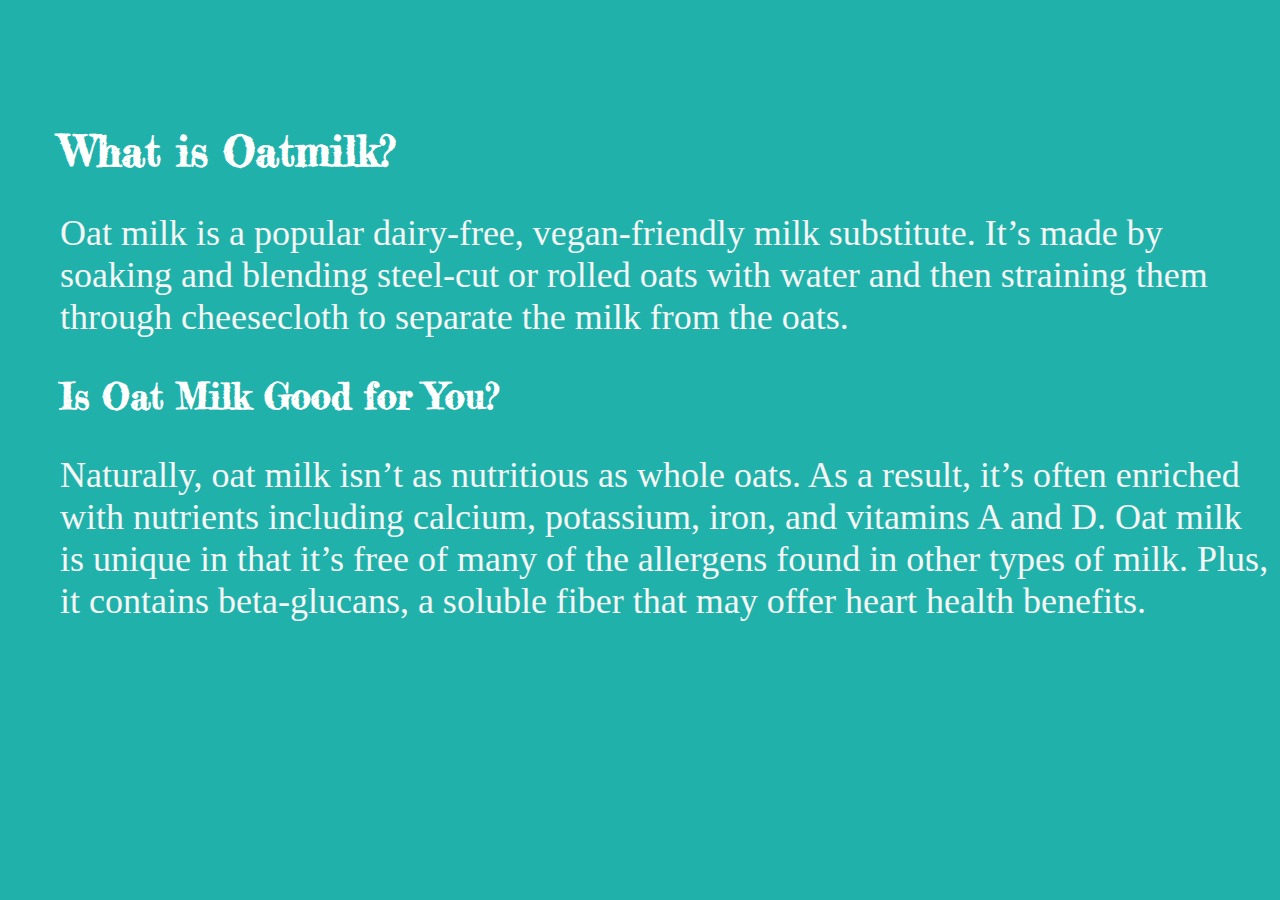
==== assignment1/index.html @ e4bfda7f "assignment 1" ====
<!DOCTYPE html>
<html lang="en">
  <head>
<!--Head section contains info about the page -->
    <meta charset="utf-8">
    <meta name="viewport" content="width=device-width, initial-scale=1.0">
    <meta http-equiv="X-UA-Compatible" content="ie=edge">
    <meta name="author" content="Gilan Souqi">
    <meta name="description" content="Fun Facts assignment">
    <meta name="keywords" content="index.html">
    <link href="https://fonts.googleapis.com/css2?family=Fredericka+the+Great&display=swap" rel="stylesheet">
    <link rel="stylesheet" href="main.css">
    <title>Facts About Oatmilk</title>
  </head>
  <body>
    <img src="images/oat-milk-latte.jpeg" alt "oatmilklatteimage">
    <h1>What is Oatmilk?</h1>
    <p>Oat milk is a popular dairy-free, vegan-friendly milk substitute. It’s made by soaking and blending steel-cut or rolled oats with water and then straining them through cheesecloth to separate the milk from the oats.</p>
    <h2>Is Oat Milk Good for You?</h2>
    <p>Naturally, oat milk isn’t as nutritious as whole oats. As a result, it’s often enriched with nutrients including calcium, potassium, iron, and vitamins A and D. Oat milk is unique in that it’s free of many of the allergens found in other types of milk. Plus, it contains beta-glucans, a soluble fiber that may offer heart health benefits.</p>
    <h3></h3>
  </body>
</html>
---- assignment1/main.css ----
html {
  font-size: 24px
}
h1{
  font-family: 'Fredericka the Great', cursive;
  color: white;
  font-size: 42px
}
h2 {
  font-family: 'Fredericka the Great', cursive;
  color: white;
}
body{
  background-color: LightSeaGreen;
  margin-top: 70px;
  margin-left: 60px;
}
p{
  color: whiteSmoke;
  font-family: Georgia, serif;
  font-size: 36px;
  text-align: left;
}
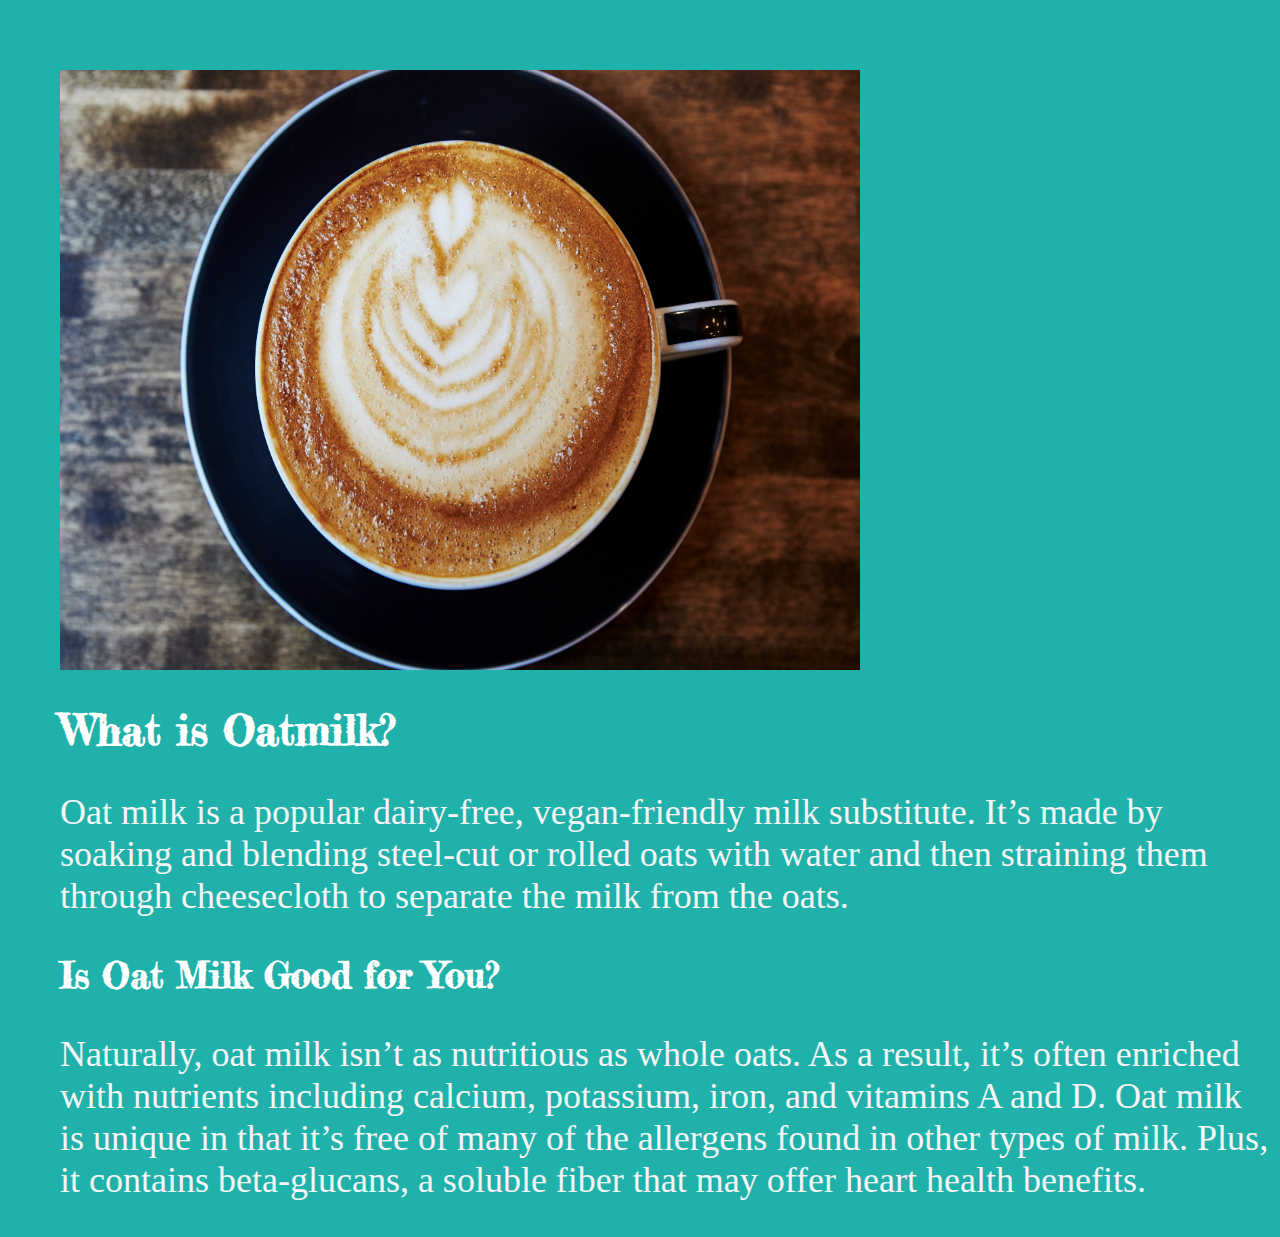
==== commit 86bf2690: "image sizing" ====
--- a/assignment1/index.html
+++ b/assignment1/index.html
@@ -13,7 +13,7 @@
     <title>Facts About Oatmilk</title>
   </head>
   <body>
-    <img src="images/oat-milk-latte.jpeg" alt "oatmilklatteimage">
+    <img src="images/oat-milk-latte.jpeg" alt "oatmilklatteimage" width="800" height="600">
     <h1>What is Oatmilk?</h1>
     <p>Oat milk is a popular dairy-free, vegan-friendly milk substitute. It’s made by soaking and blending steel-cut or rolled oats with water and then straining them through cheesecloth to separate the milk from the oats.</p>
     <h2>Is Oat Milk Good for You?</h2>
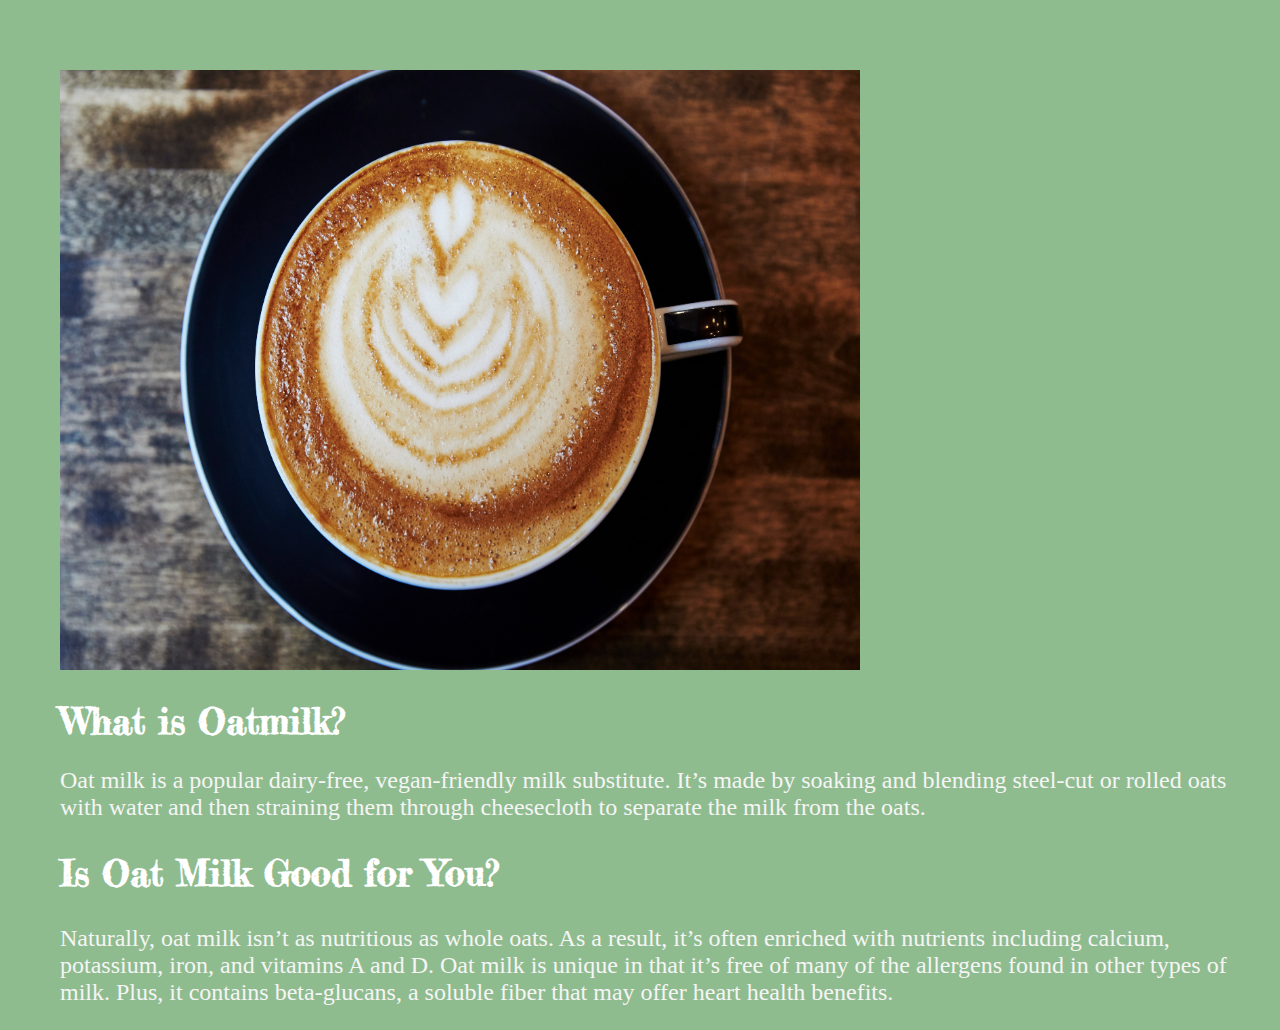
==== commit 591e54bf: "idk" ====
--- a/assignment1/index.html
+++ b/assignment1/index.html
@@ -1,7 +1,6 @@
 <!DOCTYPE html>
 <html lang="en">
   <head>
-<!--Head section contains info about the page -->
     <meta charset="utf-8">
     <meta name="viewport" content="width=device-width, initial-scale=1.0">
     <meta http-equiv="X-UA-Compatible" content="ie=edge">
--- a/assignment1/main.css
+++ b/assignment1/main.css
@@ -1,23 +1,24 @@
 html {
-  font-size: 24px
+  font-size: 20px;
 }
 h1{
   font-family: 'Fredericka the Great', cursive;
   color: white;
-  font-size: 42px
+  font-size: 36px;
 }
 h2 {
   font-family: 'Fredericka the Great', cursive;
   color: white;
+  font-size: 36px;
 }
 body{
-  background-color: LightSeaGreen;
+  background-color: DarkSeaGreen;
   margin-top: 70px;
   margin-left: 60px;
 }
 p{
   color: whiteSmoke;
   font-family: Georgia, serif;
-  font-size: 36px;
+  font-size: 24px;
   text-align: left;
 }
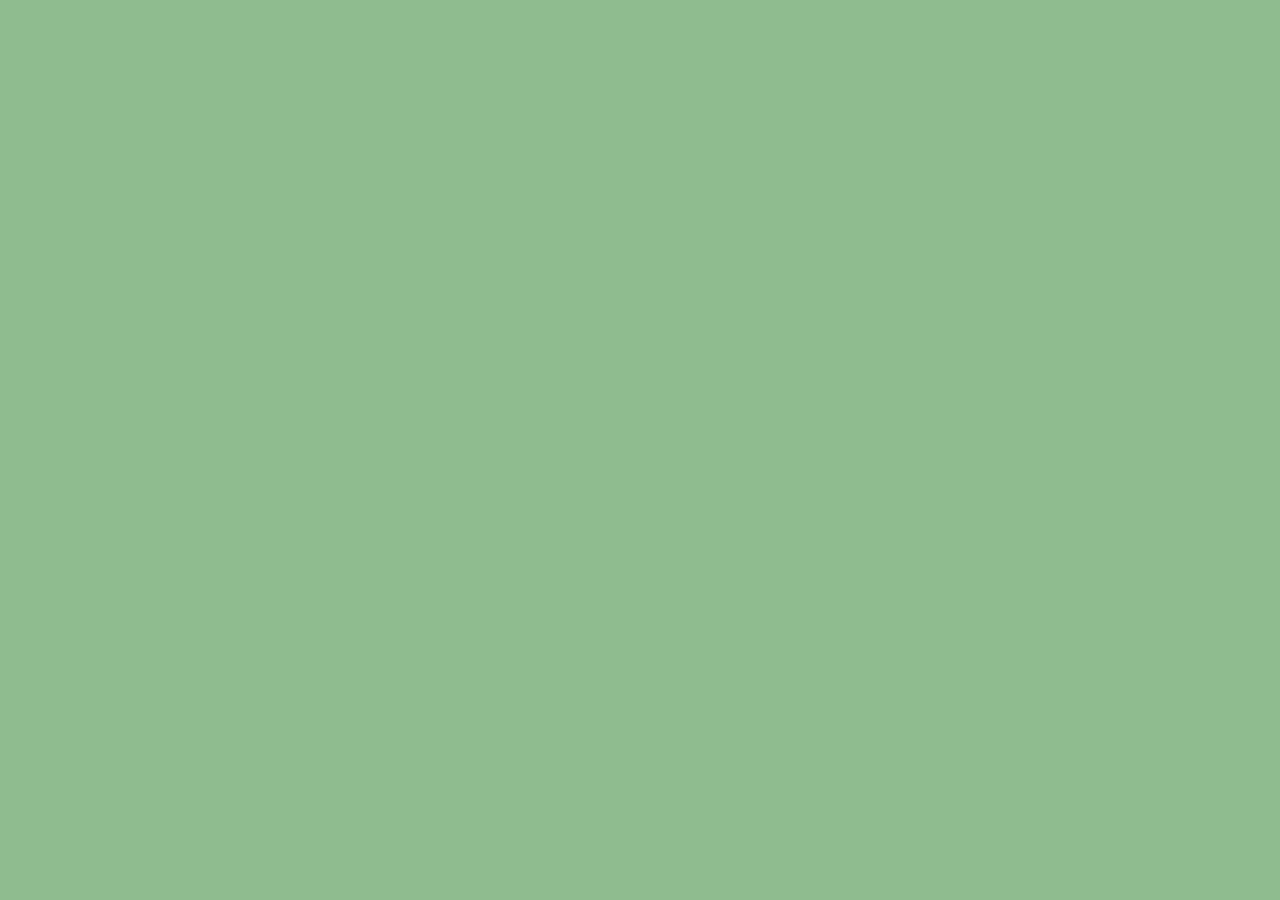
==== commit f68e8762: "new laptop" ====
--- a/assignment1/index.html
+++ b/assignment1/index.html
@@ -9,14 +9,9 @@
     <meta name="keywords" content="index.html">
     <link href="https://fonts.googleapis.com/css2?family=Fredericka+the+Great&display=swap" rel="stylesheet">
     <link rel="stylesheet" href="main.css">
-    <title>Facts About Oatmilk</title>
+    <title>Fun FActs About Astrology</title>
   </head>
   <body>
-    <img src="images/oat-milk-latte.jpeg" alt "oatmilklatteimage" width="800" height="600">
-    <h1>What is Oatmilk?</h1>
-    <p>Oat milk is a popular dairy-free, vegan-friendly milk substitute. It’s made by soaking and blending steel-cut or rolled oats with water and then straining them through cheesecloth to separate the milk from the oats.</p>
-    <h2>Is Oat Milk Good for You?</h2>
-    <p>Naturally, oat milk isn’t as nutritious as whole oats. As a result, it’s often enriched with nutrients including calcium, potassium, iron, and vitamins A and D. Oat milk is unique in that it’s free of many of the allergens found in other types of milk. Plus, it contains beta-glucans, a soluble fiber that may offer heart health benefits.</p>
-    <h3></h3>
+
   </body>
 </html>
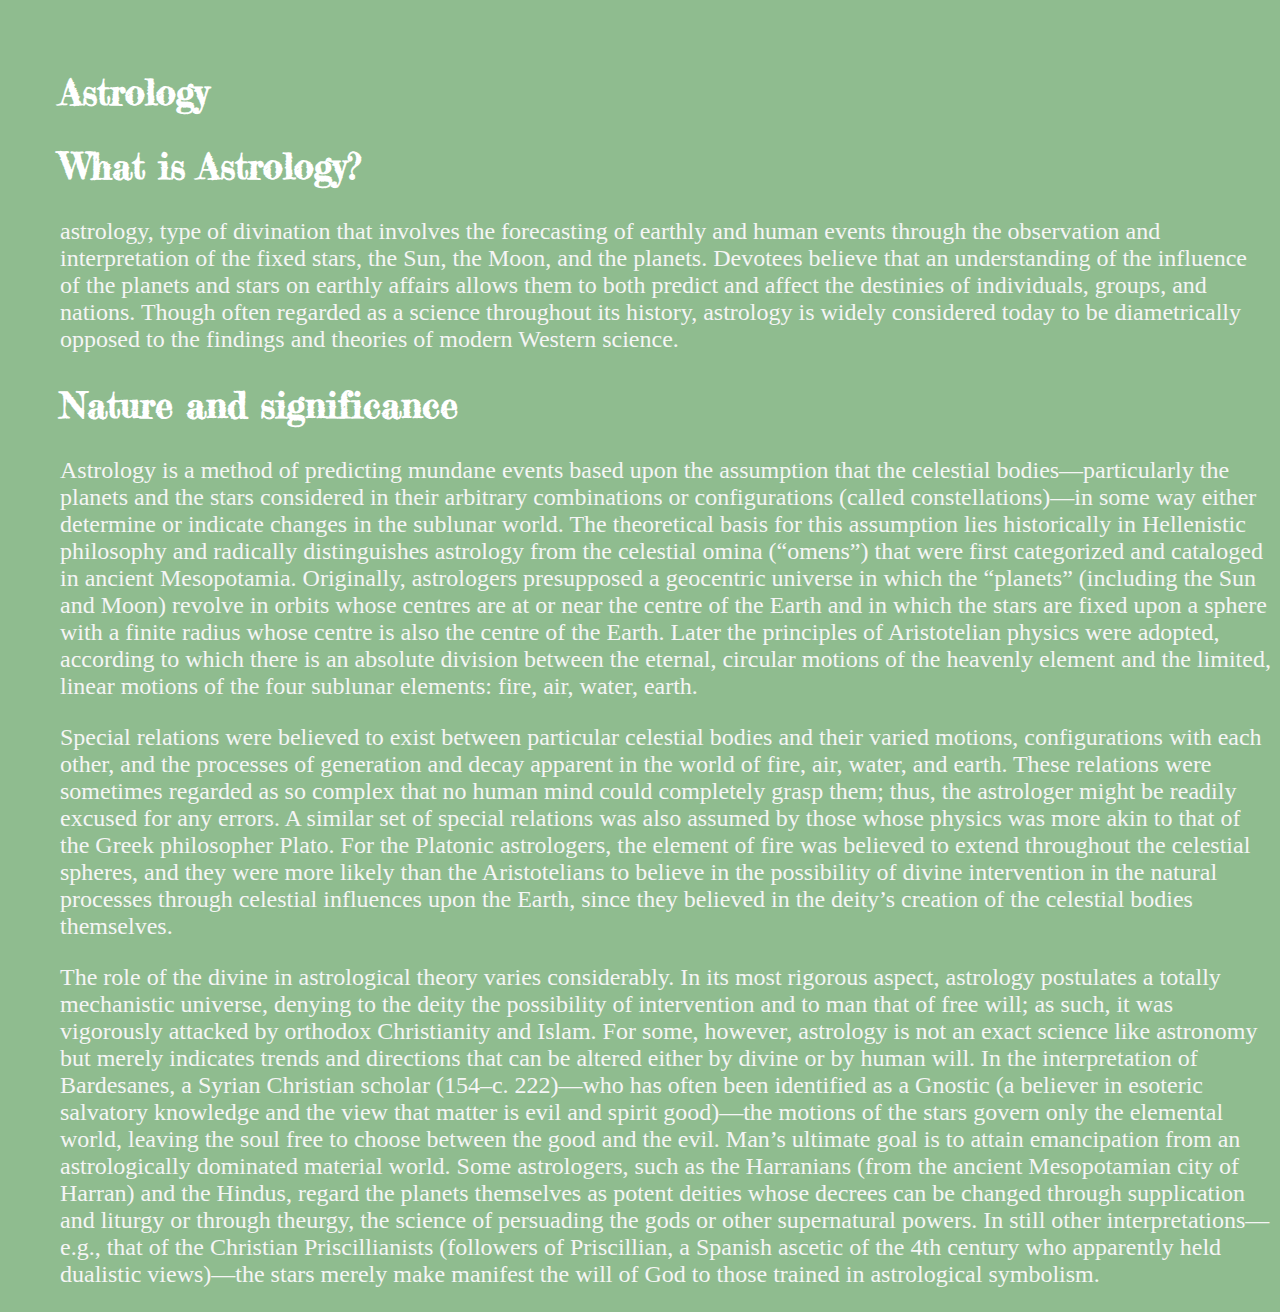
==== commit fa2853de: "changes" ====
--- a/assignment1/index.html
+++ b/assignment1/index.html
@@ -9,9 +9,18 @@
     <meta name="keywords" content="index.html">
     <link href="https://fonts.googleapis.com/css2?family=Fredericka+the+Great&display=swap" rel="stylesheet">
     <link rel="stylesheet" href="main.css">
-    <title>Fun FActs About Astrology</title>
+    <title>Fun Facts About Astrology</title>
   </head>
   <body>
+    <h1>Astrology</h1>
+      <h2>What is Astrology?</h2>
+        <p>astrology, type of divination that involves the forecasting of earthly and human events through the observation and interpretation of the fixed stars, the Sun, the Moon, and the planets. Devotees believe that an understanding of the influence of the planets and stars on earthly affairs allows them to both predict and affect the destinies of individuals, groups, and nations. Though often regarded as a science throughout its history, astrology is widely considered today to be diametrically opposed to the findings and theories of modern Western science.</p>
+      <h2>Nature and significance</h2>
+          <p>Astrology is a method of predicting mundane events based upon the assumption that the celestial bodies—particularly the planets and the stars considered in their arbitrary combinations or configurations (called constellations)—in some way either determine or indicate changes in the sublunar world. The theoretical basis for this assumption lies historically in Hellenistic philosophy and radically distinguishes astrology from the celestial omina (“omens”) that were first categorized and cataloged in ancient Mesopotamia. Originally, astrologers presupposed a geocentric universe in which the “planets” (including the Sun and Moon) revolve in orbits whose centres are at or near the centre of the Earth and in which the stars are fixed upon a sphere with a finite radius whose centre is also the centre of the Earth. Later the principles of Aristotelian physics were adopted, according to which there is an absolute division between the eternal, circular motions of the heavenly element and the limited, linear motions of the four sublunar elements: fire, air, water, earth.</p>
+          <p>Special relations were believed to exist between particular celestial bodies and their varied motions, configurations with each other, and the processes of generation and decay apparent in the world of fire, air, water, and earth. These relations were sometimes regarded as so complex that no human mind could completely grasp them; thus, the astrologer might be readily excused for any errors. A similar set of special relations was also assumed by those whose physics was more akin to that of the Greek philosopher Plato. For the Platonic astrologers, the element of fire was believed to extend throughout the celestial spheres, and they were more likely than the Aristotelians to believe in the possibility of divine intervention in the natural processes through celestial influences upon the Earth, since they believed in the deity’s creation of the celestial bodies themselves.</p>
+          <p>The role of the divine in astrological theory varies considerably. In its most rigorous aspect, astrology postulates a totally mechanistic universe, denying to the deity the possibility of intervention and to man that of free will; as such, it was vigorously attacked by orthodox Christianity and Islam. For some, however, astrology is not an exact science like astronomy but merely indicates trends and directions that can be altered either by divine or by human will. In the interpretation of Bardesanes, a Syrian Christian scholar (154–c. 222)—who has often been identified as a Gnostic (a believer in esoteric salvatory knowledge and the view that matter is evil and spirit good)—the motions of the stars govern only the elemental world, leaving the soul free to choose between the good and the evil. Man’s ultimate goal is to attain emancipation from an astrologically dominated material world. Some astrologers, such as the Harranians (from the ancient Mesopotamian city of Harran) and the Hindus, regard the planets themselves as potent deities whose decrees can be changed through supplication and liturgy or through theurgy, the science of persuading the gods or other supernatural powers. In still other interpretations—e.g., that of the Christian Priscillianists (followers of Priscillian, a Spanish ascetic of the 4th century who apparently held dualistic views)—the stars merely make manifest the will of God to those trained in astrological symbolism.</p>
+
+
 
   </body>
 </html>
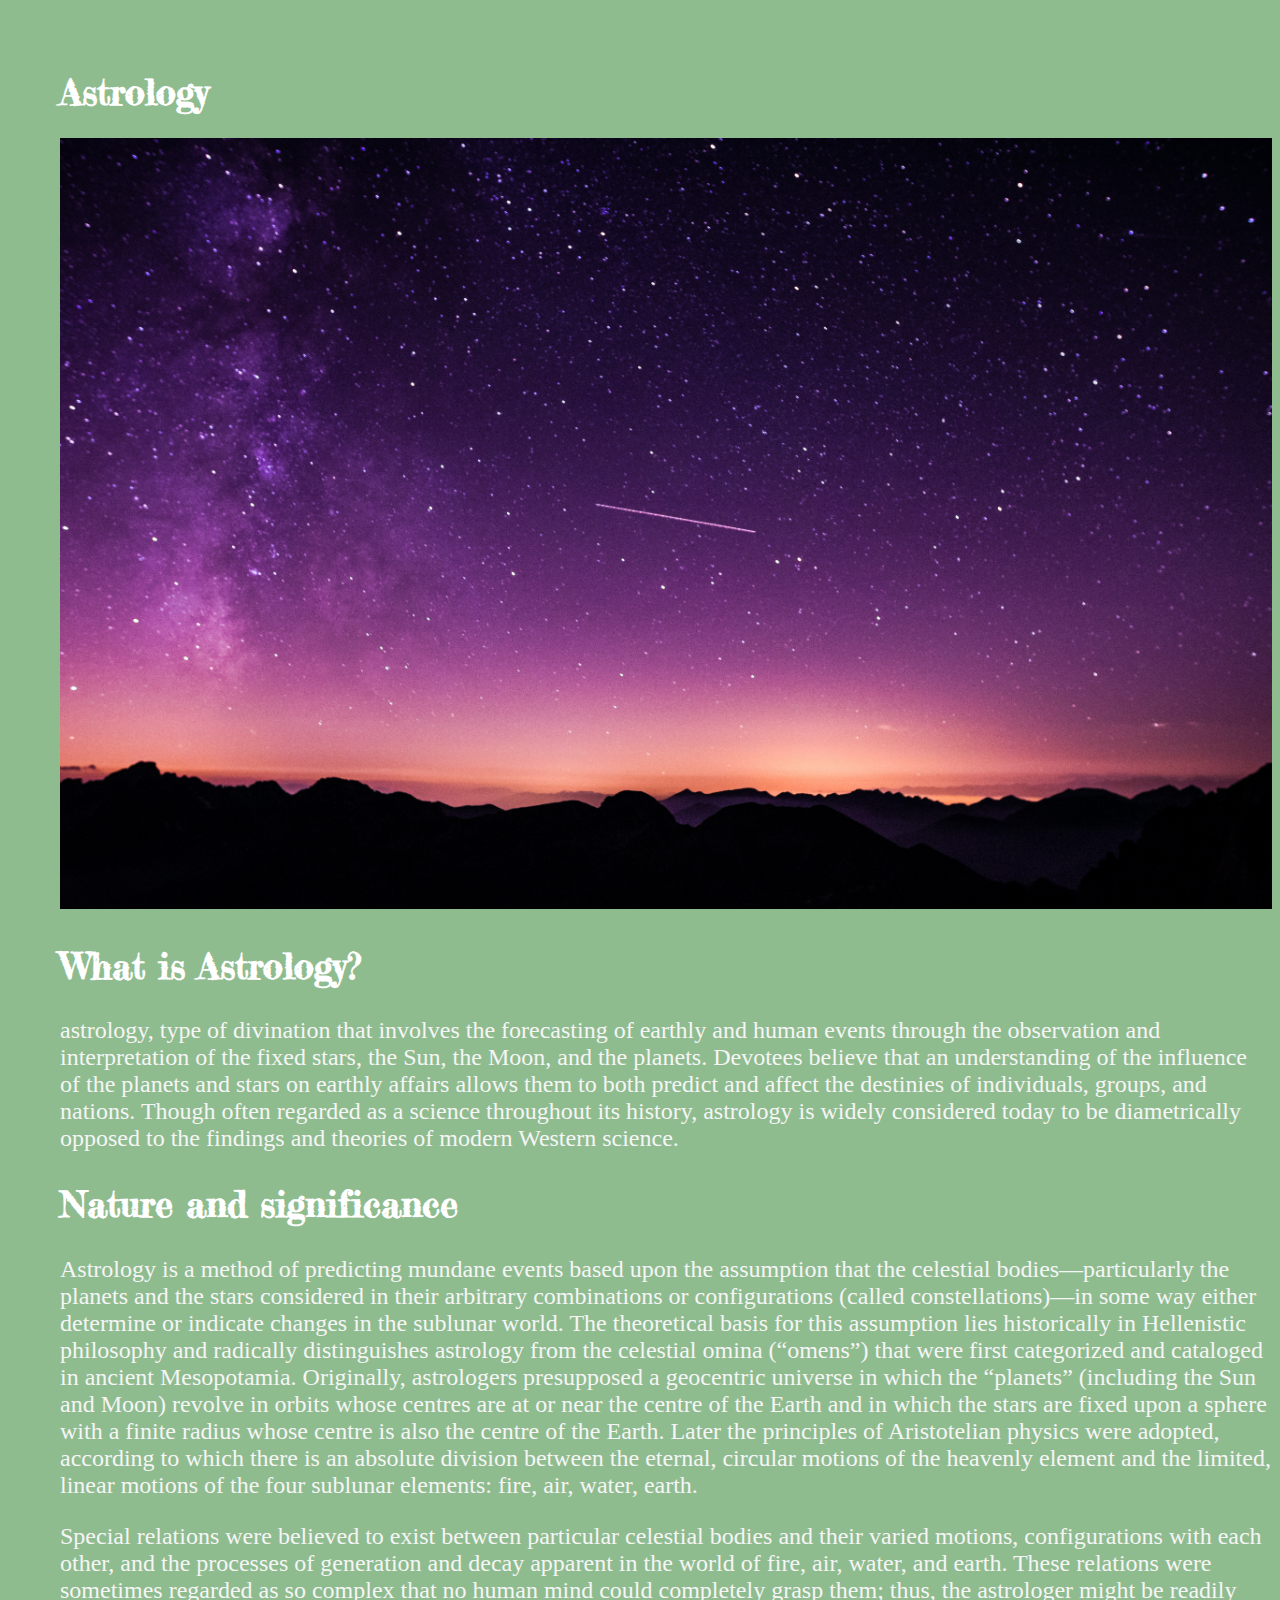
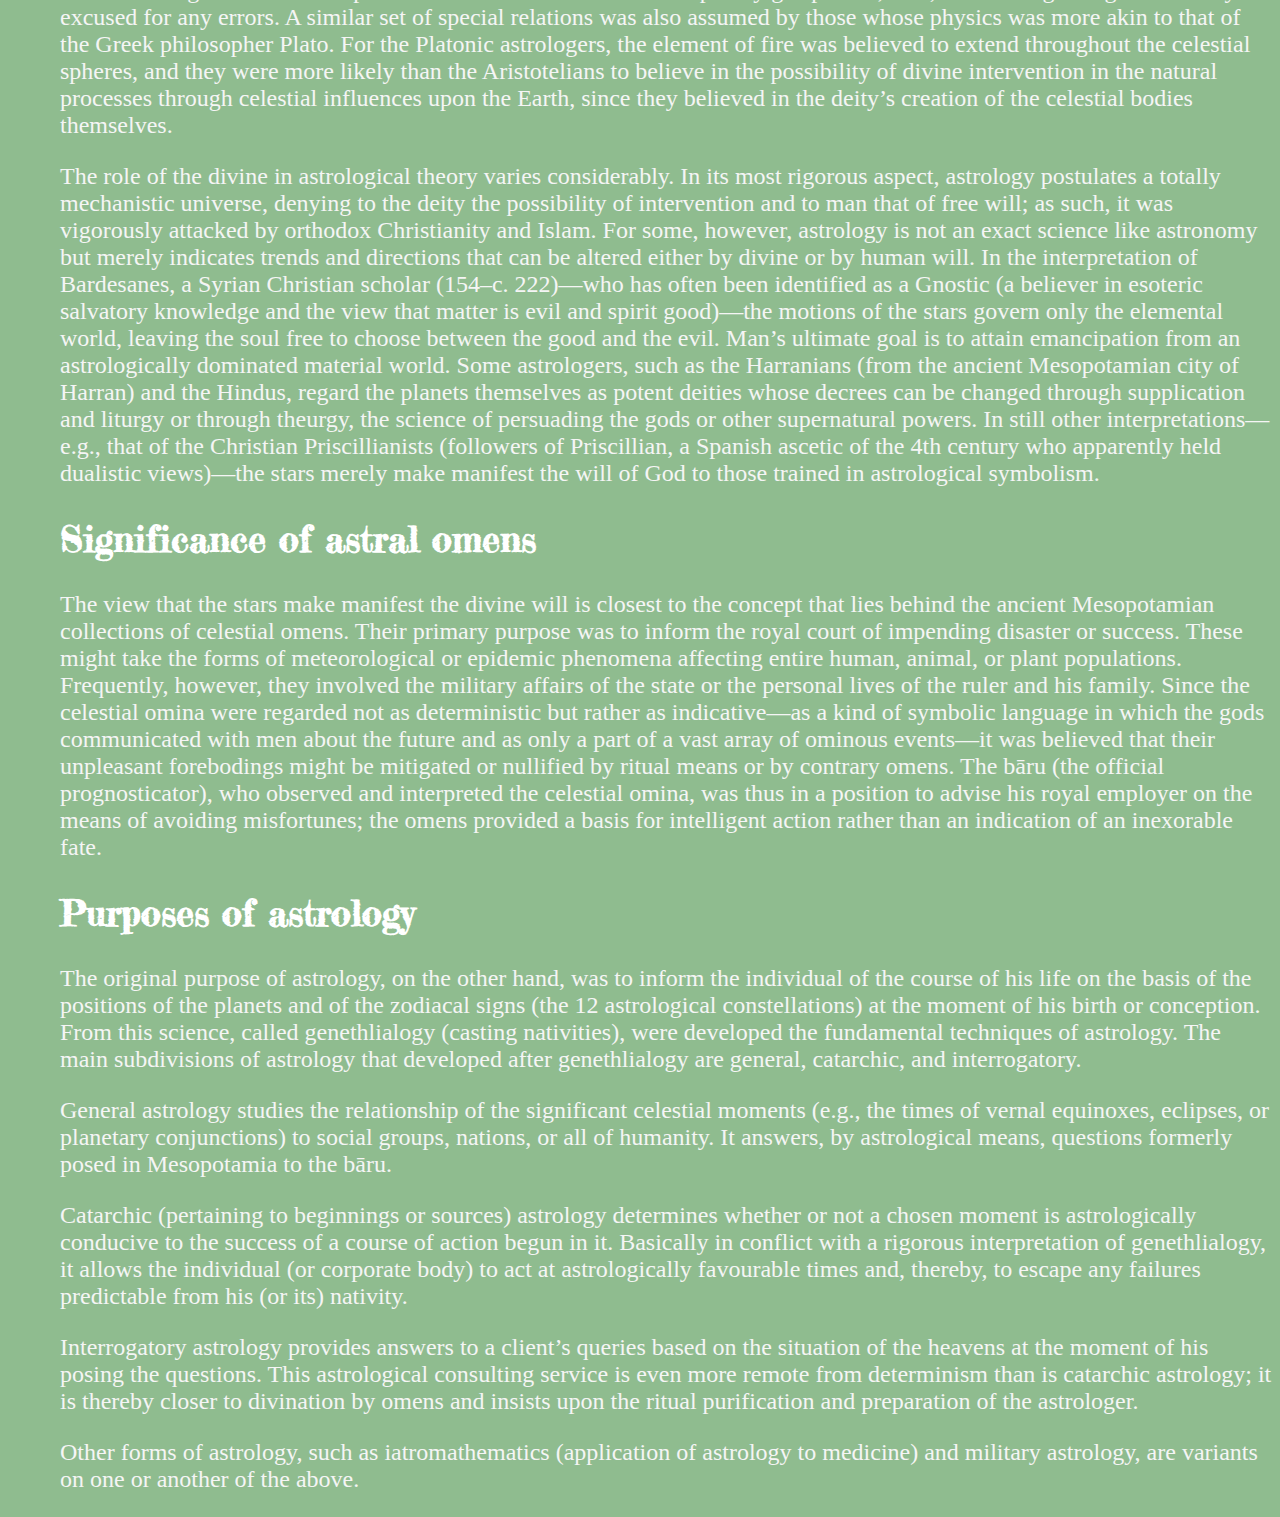
==== commit 215b536c: "changes" ====
--- a/assignment1/index.html
+++ b/assignment1/index.html
@@ -13,14 +13,26 @@
   </head>
   <body>
     <h1>Astrology</h1>
+      <img src="images/astrology.jpg" alt="night sky image">
       <h2>What is Astrology?</h2>
         <p>astrology, type of divination that involves the forecasting of earthly and human events through the observation and interpretation of the fixed stars, the Sun, the Moon, and the planets. Devotees believe that an understanding of the influence of the planets and stars on earthly affairs allows them to both predict and affect the destinies of individuals, groups, and nations. Though often regarded as a science throughout its history, astrology is widely considered today to be diametrically opposed to the findings and theories of modern Western science.</p>
       <h2>Nature and significance</h2>
-          <p>Astrology is a method of predicting mundane events based upon the assumption that the celestial bodies—particularly the planets and the stars considered in their arbitrary combinations or configurations (called constellations)—in some way either determine or indicate changes in the sublunar world. The theoretical basis for this assumption lies historically in Hellenistic philosophy and radically distinguishes astrology from the celestial omina (“omens”) that were first categorized and cataloged in ancient Mesopotamia. Originally, astrologers presupposed a geocentric universe in which the “planets” (including the Sun and Moon) revolve in orbits whose centres are at or near the centre of the Earth and in which the stars are fixed upon a sphere with a finite radius whose centre is also the centre of the Earth. Later the principles of Aristotelian physics were adopted, according to which there is an absolute division between the eternal, circular motions of the heavenly element and the limited, linear motions of the four sublunar elements: fire, air, water, earth.</p>
-          <p>Special relations were believed to exist between particular celestial bodies and their varied motions, configurations with each other, and the processes of generation and decay apparent in the world of fire, air, water, and earth. These relations were sometimes regarded as so complex that no human mind could completely grasp them; thus, the astrologer might be readily excused for any errors. A similar set of special relations was also assumed by those whose physics was more akin to that of the Greek philosopher Plato. For the Platonic astrologers, the element of fire was believed to extend throughout the celestial spheres, and they were more likely than the Aristotelians to believe in the possibility of divine intervention in the natural processes through celestial influences upon the Earth, since they believed in the deity’s creation of the celestial bodies themselves.</p>
-          <p>The role of the divine in astrological theory varies considerably. In its most rigorous aspect, astrology postulates a totally mechanistic universe, denying to the deity the possibility of intervention and to man that of free will; as such, it was vigorously attacked by orthodox Christianity and Islam. For some, however, astrology is not an exact science like astronomy but merely indicates trends and directions that can be altered either by divine or by human will. In the interpretation of Bardesanes, a Syrian Christian scholar (154–c. 222)—who has often been identified as a Gnostic (a believer in esoteric salvatory knowledge and the view that matter is evil and spirit good)—the motions of the stars govern only the elemental world, leaving the soul free to choose between the good and the evil. Man’s ultimate goal is to attain emancipation from an astrologically dominated material world. Some astrologers, such as the Harranians (from the ancient Mesopotamian city of Harran) and the Hindus, regard the planets themselves as potent deities whose decrees can be changed through supplication and liturgy or through theurgy, the science of persuading the gods or other supernatural powers. In still other interpretations—e.g., that of the Christian Priscillianists (followers of Priscillian, a Spanish ascetic of the 4th century who apparently held dualistic views)—the stars merely make manifest the will of God to those trained in astrological symbolism.</p>
+          <p>Astrology is a method of predicting mundane events based upon the assumption that the celestial bodies—particularly the planets and the stars considered in their arbitrary combinations or configurations (called constellations)—in some way either determine or indicate changes in the sublunar world. The theoretical basis for this assumption lies historically in Hellenistic philosophy and radically distinguishes astrology from the celestial omina (“omens”) that were first categorized and cataloged in ancient Mesopotamia. Originally, astrologers presupposed a geocentric universe in which the “planets” (including the Sun and Moon) revolve in orbits whose centres are at or near the centre of the Earth and in which the stars are fixed upon a sphere with a finite radius whose centre is also the centre of the Earth. Later the principles of Aristotelian physics were adopted, according to which there is an absolute division between the eternal, circular motions of the heavenly element and the limited, linear motions of the four sublunar elements: fire, air, water, earth.
+          </p>
 
-
+          <p>Special relations were believed to exist between particular celestial bodies and their varied motions, configurations with each other, and the processes of generation and decay apparent in the world of fire, air, water, and earth. These relations were sometimes regarded as so complex that no human mind could completely grasp them; thus, the astrologer might be readily excused for any errors. A similar set of special relations was also assumed by those whose physics was more akin to that of the Greek philosopher Plato. For the Platonic astrologers, the element of fire was believed to extend throughout the celestial spheres, and they were more likely than the Aristotelians to believe in the possibility of divine intervention in the natural processes through celestial influences upon the Earth, since they believed in the deity’s creation of the celestial bodies themselves.
+          </p>
+          <p>The role of the divine in astrological theory varies considerably. In its most rigorous aspect, astrology postulates a totally mechanistic universe, denying to the deity the possibility of intervention and to man that of free will; as such, it was vigorously attacked by orthodox Christianity and Islam. For some, however, astrology is not an exact science like astronomy but merely indicates trends and directions that can be altered either by divine or by human will. In the interpretation of Bardesanes, a Syrian Christian scholar (154–c. 222)—who has often been identified as a Gnostic (a believer in esoteric salvatory knowledge and the view that matter is evil and spirit good)—the motions of the stars govern only the elemental world, leaving the soul free to choose between the good and the evil. Man’s ultimate goal is to attain emancipation from an astrologically dominated material world. Some astrologers, such as the Harranians (from the ancient Mesopotamian city of Harran) and the Hindus, regard the planets themselves as potent deities whose decrees can be changed through supplication and liturgy or through theurgy, the science of persuading the gods or other supernatural powers. In still other interpretations—e.g., that of the Christian Priscillianists (followers of Priscillian, a Spanish ascetic of the 4th century who apparently held dualistic views)—the stars merely make manifest the will of God to those trained in astrological symbolism.
+          </p>
+      <h2>Significance of astral omens</h2>
+          <p>The view that the stars make manifest the divine will is closest to the concept that lies behind the ancient Mesopotamian collections of celestial omens. Their primary purpose was to inform the royal court of impending disaster or success. These might take the forms of meteorological or epidemic phenomena affecting entire human, animal, or plant populations. Frequently, however, they involved the military affairs of the state or the personal lives of the ruler and his family. Since the celestial omina were regarded not as deterministic but rather as indicative—as a kind of symbolic language in which the gods communicated with men about the future and as only a part of a vast array of ominous events—it was believed that their unpleasant forebodings might be mitigated or nullified by ritual means or by contrary omens. The bāru (the official prognosticator), who observed and interpreted the celestial omina, was thus in a position to advise his royal employer on the means of avoiding misfortunes; the omens provided a basis for intelligent action rather than an indication of an inexorable fate.
+          </p>
+      <h2>Purposes of astrology</h2>
+          <p>The original purpose of astrology, on the other hand, was to inform the individual of the course of his life on the basis of the positions of the planets and of the zodiacal signs (the 12 astrological constellations) at the moment of his birth or conception. From this science, called genethlialogy (casting nativities), were developed the fundamental techniques of astrology. The main subdivisions of astrology that developed after genethlialogy are general, catarchic, and interrogatory.</p>
+          <p>General astrology studies the relationship of the significant celestial moments (e.g., the times of vernal equinoxes, eclipses, or planetary conjunctions) to social groups, nations, or all of humanity. It answers, by astrological means, questions formerly posed in Mesopotamia to the bāru.</p>
+          <p>Catarchic (pertaining to beginnings or sources) astrology determines whether or not a chosen moment is astrologically conducive to the success of a course of action begun in it. Basically in conflict with a rigorous interpretation of genethlialogy, it allows the individual (or corporate body) to act at astrologically favourable times and, thereby, to escape any failures predictable from his (or its) nativity.</p>
+          <p>Interrogatory astrology provides answers to a client’s queries based on the situation of the heavens at the moment of his posing the questions. This astrological consulting service is even more remote from determinism than is catarchic astrology; it is thereby closer to divination by omens and insists upon the ritual purification and preparation of the astrologer.</p>
+          <p>Other forms of astrology, such as iatromathematics (application of astrology to medicine) and military astrology, are variants on one or another of the above.</p>
 
   </body>
 </html>
--- a/assignment1/main.css
+++ b/assignment1/main.css
@@ -22,3 +22,6 @@
   font-size: 24px;
   text-align: left;
 }
+img{
+  width: 100%;
+}
